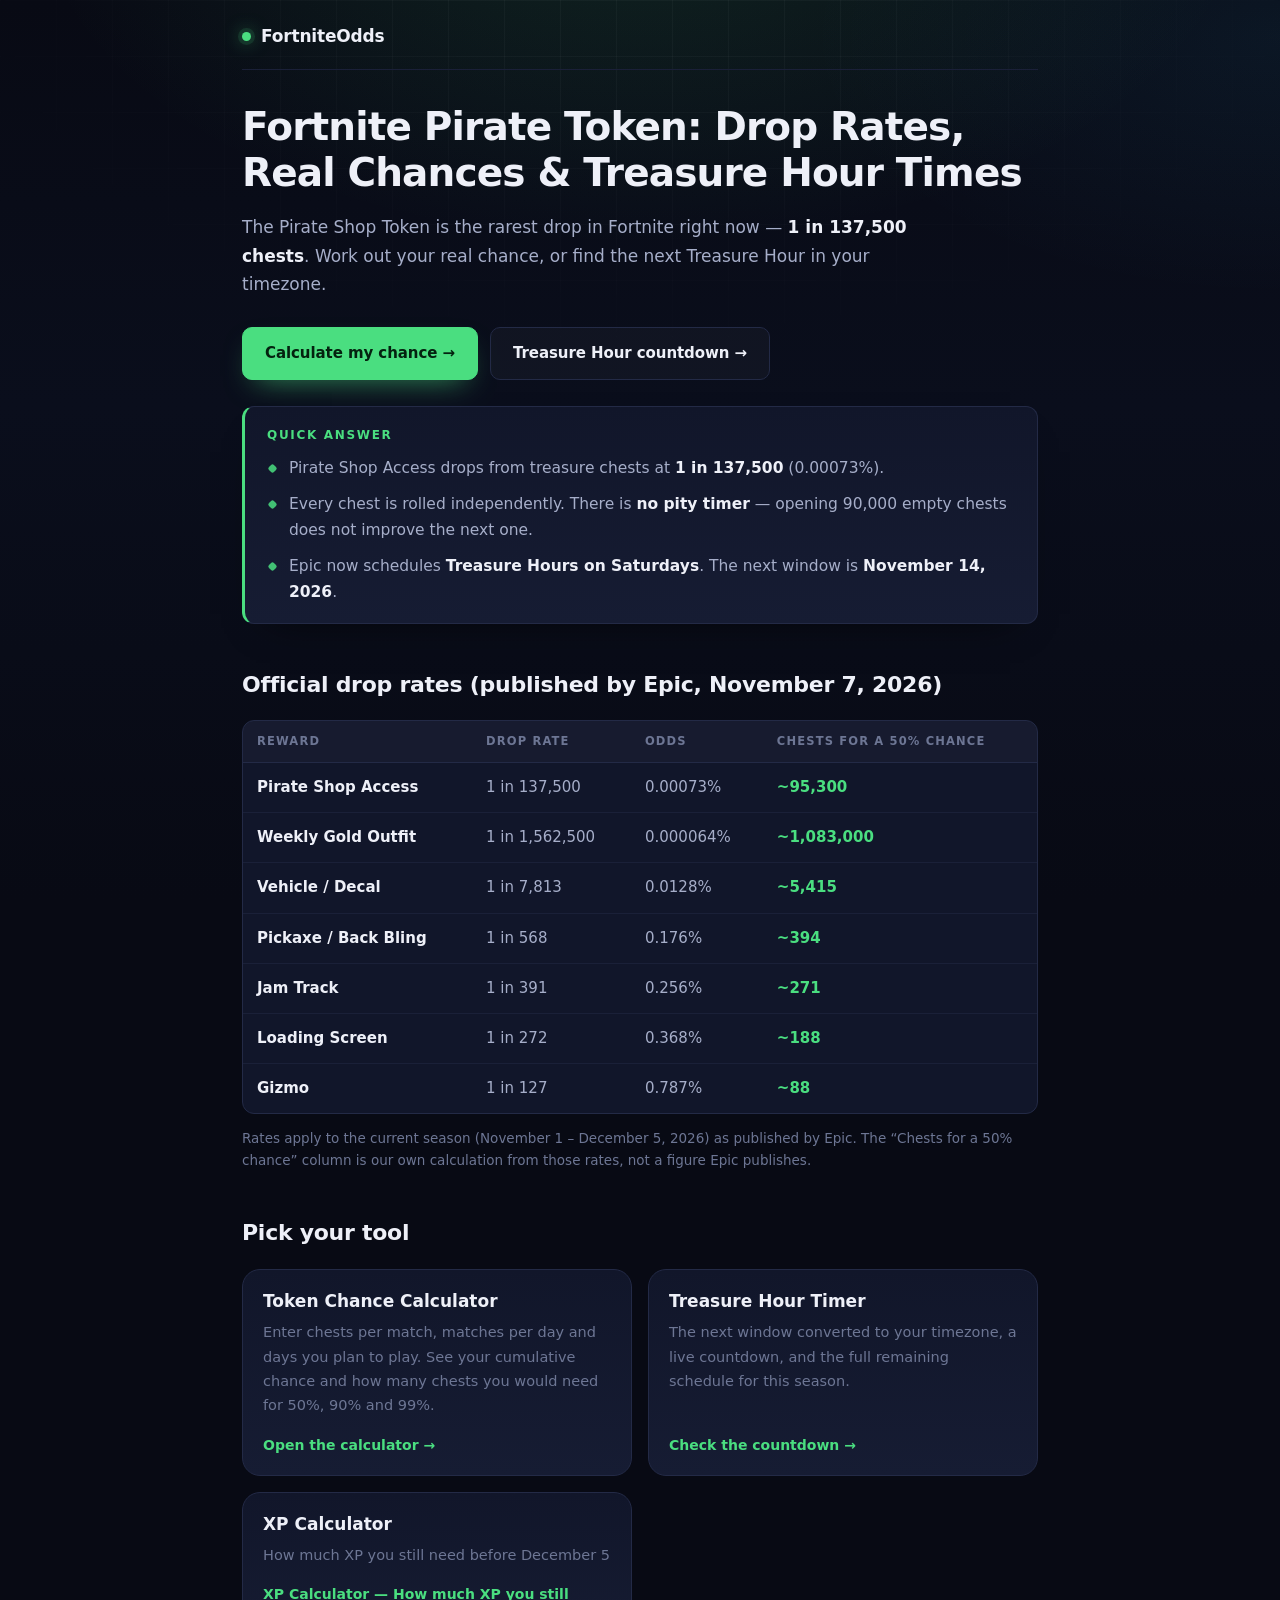
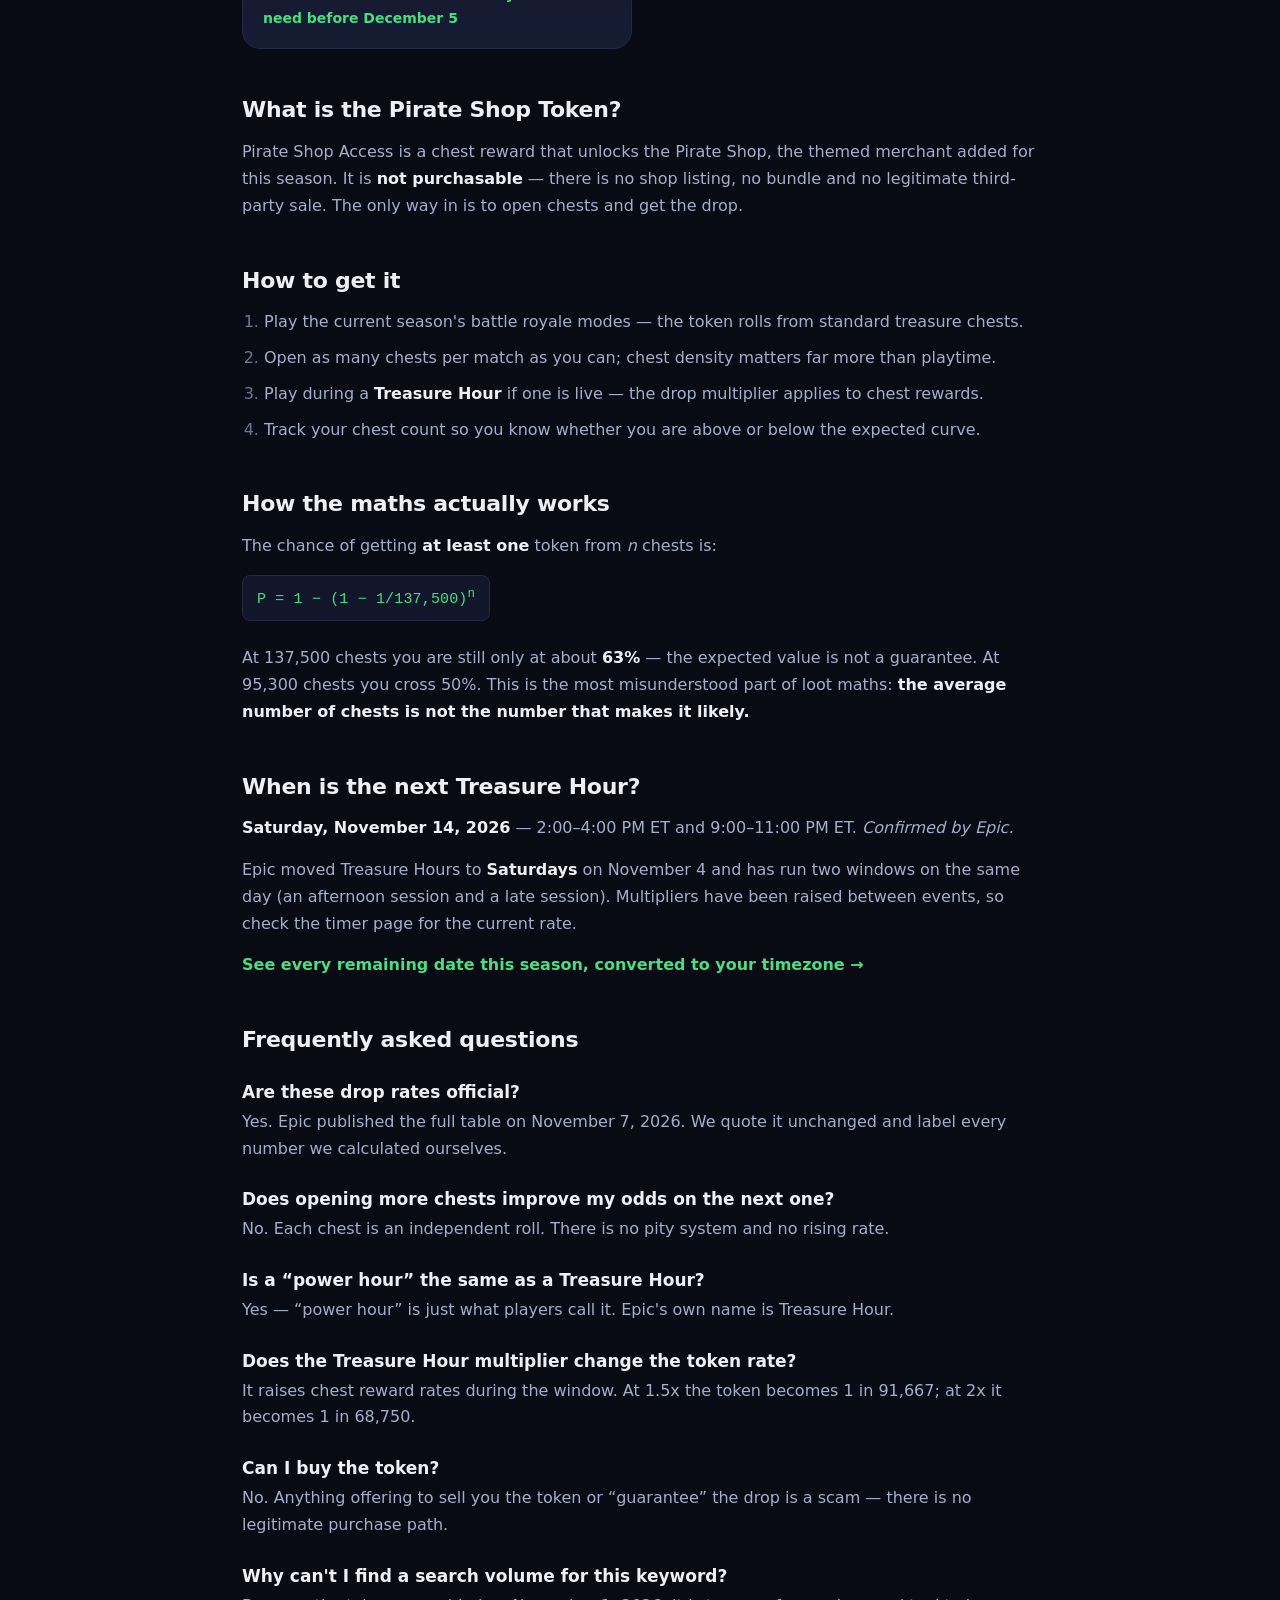
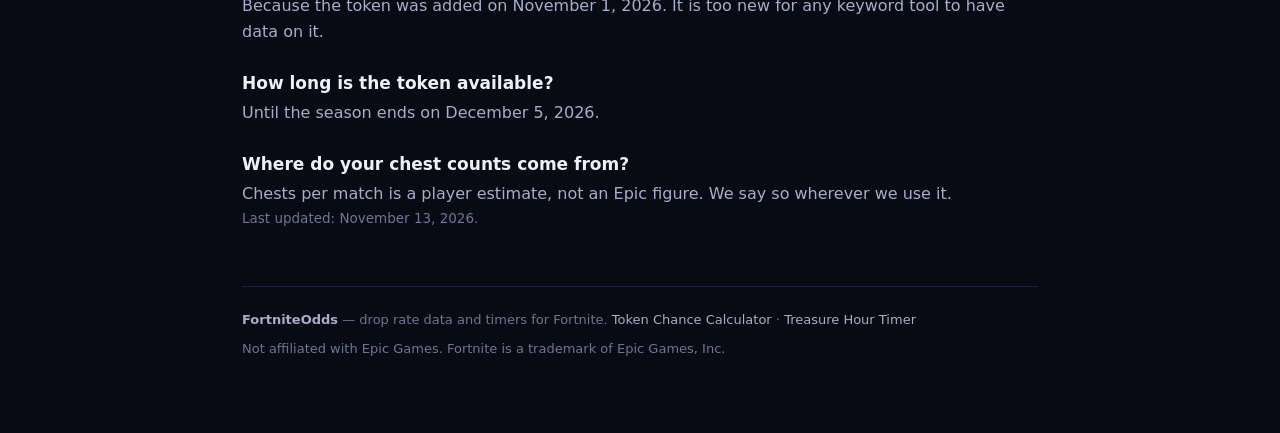
==== index.html @ 335752e7 "push" ====
<!DOCTYPE html>
<html lang="en">
<head>
<meta charset="utf-8">
<meta name="viewport" content="width=device-width, initial-scale=1">
<title>FortniteOdds - Pirate Token Odds &amp; Treasure Hours</title>
<meta name="description" content="Official drop rates for Pirate Shop Access (1 in 137,500), a calculator for your real chance, and the next Treasure Hour in your timezone.">
<link rel="canonical" href="https://fortniteodds.xyz/">
<meta property="og:type" content="website">
<meta property="og:site_name" content="FortniteOdds">
<meta property="og:title" content="Fortnite Pirate Token: Drop Rates, Real Chances &amp; Treasure Hour Times">
<meta property="og:description" content="1 in 137,500 chests. Work out your real chance, or find the next Treasure Hour in your timezone.">
<meta property="og:url" content="https://fortniteodds.xyz/">
<meta name="twitter:card" content="summary_large_image">
<meta name="theme-color" content="#080a14">
<style>
/* ============================================================
   FortniteOdds — self-contained stylesheet
   深色底 + 薄荷绿单色强调。首页与两个内页共用。
   ============================================================ */
:root{
  --bg:#080a14;
  --surface:#11162a;
  --surface-2:#161c33;
  --line:#232a46;
  --line-soft:#1a2038;
  --text:#eef0f8;
  --text-2:#a6aec9;
  --text-3:#6d7694;
  --accent:#4ade80;
  --accent-ink:#04220f;
  --accent-soft:rgba(74,222,128,.12);
  --accent-line:rgba(74,222,128,.35);
  --warn:#fbbf24;
  --radius:12px;
  --radius-lg:18px;
  --maxw:840px;
  --font:system-ui,-apple-system,"Segoe UI",Roboto,"Helvetica Neue","PingFang SC","Microsoft YaHei",sans-serif;
}
*,*::before,*::after{box-sizing:border-box}
html{-webkit-text-size-adjust:100%}
body{
  margin:0;font-family:var(--font);font-size:16px;line-height:1.68;
  color:var(--text);background:var(--bg);
  -webkit-font-smoothing:antialiased;text-rendering:optimizeLegibility;
}
/* 背景：顶部光晕 + 极淡网格（固定视口，滚动不跟着动） */
body::before{
  content:"";position:fixed;inset:0;z-index:-2;
  background:
    radial-gradient(900px 520px at 50% -12%, rgba(74,222,128,.13), transparent 68%),
    radial-gradient(760px 420px at 100% 4%, rgba(56,189,248,.07), transparent 62%),
    linear-gradient(180deg,#080a14 0%,#0a0e1c 45%,#080a14 100%);
}
body::after{
  content:"";position:fixed;inset:0;z-index:-1;pointer-events:none;
  background-image:
    linear-gradient(to right, rgba(255,255,255,.032) 1px, transparent 1px),
    linear-gradient(to bottom, rgba(255,255,255,.032) 1px, transparent 1px);
  background-size:56px 56px;
  -webkit-mask-image:radial-gradient(ellipse 78% 58% at 50% 0%, #000 18%, transparent 74%);
          mask-image:radial-gradient(ellipse 78% 58% at 50% 0%, #000 18%, transparent 74%);
}
::selection{background:rgba(74,222,128,.28);color:#fff}
:focus-visible{outline:2px solid var(--accent);outline-offset:3px;border-radius:4px}

/* ---------- 布局 ---------- */
.wrap{max-width:var(--maxw);margin:0 auto;padding:0 22px 72px}
header{padding:22px 0 18px;margin-bottom:34px;border-bottom:1px solid var(--line-soft)}
.logo{
  display:inline-flex;align-items:center;gap:10px;
  font-size:17px;font-weight:800;letter-spacing:-.01em;
  color:var(--text);text-decoration:none;transition:opacity .18s ease;
}
.logo::before{
  content:"";width:9px;height:9px;border-radius:50%;background:var(--accent);
  box-shadow:0 0 0 4px var(--accent-soft), 0 0 18px rgba(74,222,128,.75);
}
.logo:hover{opacity:.82}

/* ---------- 标题与正文 ---------- */
h1{
  margin:0 0 16px;font-size:clamp(26px,4.4vw,39px);line-height:1.2;
  font-weight:800;letter-spacing:-.022em;text-wrap:balance;
}
h2{
  margin:46px 0 14px;font-size:clamp(19px,2.4vw,22px);line-height:1.34;
  font-weight:700;letter-spacing:-.012em;text-wrap:balance;
}
h3{margin:0 0 6px;font-size:17px;line-height:1.4;font-weight:700}
p{margin:0 0 15px;color:var(--text-2)}
p strong,li strong{color:var(--text);font-weight:650}
h1 + p{font-size:17px;color:var(--text-2);max-width:64ch}
a{color:var(--accent);text-decoration:none}
a:hover{text-decoration:underline;text-underline-offset:3px}
ol,ul{margin:0 0 18px;padding-left:22px;color:var(--text-2)}
li{margin-bottom:9px}
li::marker{color:var(--text-3)}
main > p a{font-weight:600}

/* ---------- Quick answer ---------- */
.qa{
  position:relative;margin:26px 0 34px;padding:20px 22px 18px;
  background:linear-gradient(180deg,var(--surface),var(--surface-2));
  border:1px solid var(--line);border-left:3px solid var(--accent);
  border-radius:var(--radius);box-shadow:0 18px 40px -28px rgba(0,0,0,.9);
}
.qa h2{
  margin:0 0 12px;font-size:12px;font-weight:800;letter-spacing:.14em;
  text-transform:uppercase;color:var(--accent);
}
.qa ul{margin:0;padding:0;list-style:none}
.qa li{position:relative;margin:0 0 10px;padding-left:22px;font-size:15.5px;color:var(--text-2)}
.qa li:last-child{margin-bottom:0}
.qa li::before{
  content:"";position:absolute;left:2px;top:.62em;width:7px;height:7px;
  border-radius:2px;background:var(--accent);opacity:.85;transform:rotate(45deg);
}

/* ---------- 按钮 ---------- */
.btns{display:flex;flex-wrap:wrap;gap:12px;margin:28px 0 8px}
.btn{
  display:inline-flex;align-items:center;justify-content:center;gap:8px;
  padding:13px 22px;font-size:15px;font-weight:700;letter-spacing:-.005em;
  color:var(--accent-ink);background:var(--accent);border:1px solid var(--accent);
  border-radius:10px;box-shadow:0 12px 30px -14px rgba(74,222,128,.7);
  text-decoration:none;
  transition:transform .16s ease, box-shadow .16s ease, background .16s ease;
}
.btn:hover{
  background:#5be88d;transform:translateY(-1px);
  box-shadow:0 16px 36px -14px rgba(74,222,128,.85);text-decoration:none;
}
.btn:active{transform:translateY(0)}
.btn.alt{color:var(--text);background:rgba(255,255,255,.03);border:1px solid var(--line);box-shadow:none}
.btn.alt:hover{background:rgba(255,255,255,.06);border-color:var(--accent-line);box-shadow:0 12px 28px -18px rgba(0,0,0,.9)}

/* ---------- 表格 ---------- */
table{
  width:100%;margin:20px 0 14px;border-collapse:separate;border-spacing:0;
  font-size:15px;font-variant-numeric:tabular-nums;
  background:var(--surface);border:1px solid var(--line);
  border-radius:var(--radius);overflow:hidden;
}
thead th{
  padding:11px 14px;text-align:left;font-size:11.5px;font-weight:800;
  letter-spacing:.1em;text-transform:uppercase;color:var(--text-3);
  background:rgba(255,255,255,.025);border-bottom:1px solid var(--line);white-space:nowrap;
}
tbody td{padding:12px 14px;color:var(--text-2);border-bottom:1px solid var(--line-soft)}
tbody tr:last-child td{border-bottom:0}
tbody tr{transition:background .14s ease}
tbody tr:hover{background:rgba(74,222,128,.05)}
tbody td:first-child{color:var(--text);font-weight:600}
tbody td:last-child{color:var(--accent);font-weight:600}
tbody td:nth-child(2){font-variant-numeric:tabular-nums}

/* ---------- 工具卡片 ---------- */
.cards{display:grid;gap:16px;grid-template-columns:1fr 1fr;margin:22px 0 10px}
.card{
  position:relative;display:flex;flex-direction:column;padding:20px 20px 18px;
  background:linear-gradient(180deg,var(--surface),var(--surface-2));
  border:1px solid var(--line);border-radius:var(--radius-lg);
  transition:transform .18s ease, border-color .18s ease, box-shadow .18s ease;
}
.card:hover{
  transform:translateY(-3px);border-color:var(--accent-line);
  box-shadow:0 24px 48px -30px rgba(0,0,0,1), 0 0 0 1px rgba(74,222,128,.08);
}
.card p{font-size:14.5px;color:var(--text-3);margin-bottom:16px}
.card a{margin-top:auto;font-size:14px;font-weight:700;color:var(--accent);text-decoration:none}
.card a:hover{text-decoration:underline;text-underline-offset:3px}

/* ---------- 公式 ---------- */
code{
  display:inline-block;padding:8px 14px;max-width:100%;overflow-x:auto;
  font-family:ui-monospace,SFMono-Regular,Menlo,Consolas,monospace;
  font-size:15px;letter-spacing:.01em;color:var(--accent);
  background:var(--surface);border:1px solid var(--line);border-radius:8px;
}

/* ---------- FAQ ---------- */
main > h3{margin-top:26px;margin-bottom:4px;color:var(--text)}
main > h3 + p{margin-bottom:0}

/* ---------- 辅助文字 / 页脚 ---------- */
.mu{font-size:13.5px;line-height:1.62;color:var(--text-3)}
footer{margin-top:56px;padding-top:22px;border-top:1px solid var(--line-soft);font-size:13px;color:var(--text-3)}
footer p{margin:0 0 8px;font-size:13px;color:var(--text-3)}
footer p:last-child{margin-bottom:0}
footer strong{color:var(--text-2);font-weight:700}
footer a{color:var(--text-2);text-decoration:none}
footer a:hover{color:var(--accent)}

/* ============================================================
   内页组件（计算器 / 时间表页用，首页不出现）
   ============================================================ */
.field{display:grid;gap:8px;margin:0 0 16px}
.field label{font-size:13.5px;font-weight:700;color:var(--text-2)}
.field input,.field select{
  width:100%;padding:12px 14px;font-family:inherit;font-size:16px;color:var(--text);
  background:var(--surface);border:1px solid var(--line);border-radius:10px;
  transition:border-color .16s ease, background .16s ease;
}
.field input:hover,.field select:hover{border-color:#2c3454}
.field input:focus,.field select:focus{outline:none;border-color:var(--accent);background:var(--surface-2)}
.result{
  margin:22px 0;padding:22px;text-align:center;
  background:radial-gradient(600px 200px at 50% 0%, rgba(74,222,128,.1), transparent 70%), var(--surface);
  border:1px solid var(--line);border-radius:var(--radius-lg);
}
.result strong{
  display:block;font-size:clamp(32px,7vw,46px);line-height:1.1;font-weight:800;
  letter-spacing:-.03em;color:var(--accent);font-variant-numeric:tabular-nums;
}
.countdown{display:grid;grid-template-columns:repeat(4,1fr);gap:12px;margin:22px 0}
.countdown-unit{padding:16px 10px;text-align:center;background:var(--surface);border:1px solid var(--line);border-radius:var(--radius)}
.countdown-unit b{display:block;font-size:clamp(22px,5vw,30px);font-weight:800;letter-spacing:-.02em;color:var(--text);font-variant-numeric:tabular-nums}
.countdown-unit span{display:block;margin-top:2px;font-size:11px;font-weight:700;letter-spacing:.1em;text-transform:uppercase;color:var(--text-3)}
.badge{
  display:inline-flex;align-items:center;gap:6px;padding:4px 10px;border-radius:999px;
  font-size:12px;font-weight:700;letter-spacing:.02em;
  color:var(--accent);background:var(--accent-soft);border:1px solid var(--accent-line);
}
.badge.is-pending{color:var(--warn);background:rgba(251,191,36,.1);border-color:rgba(251,191,36,.35)}
.notice{
  margin:20px 0;padding:14px 18px;font-size:14px;color:var(--text-2);
  background:var(--surface);border:1px solid var(--line);
  border-left:3px solid var(--warn);border-radius:var(--radius);
}

/* ---------- 响应式 ---------- */
@media (max-width:640px){
  .wrap{padding:0 18px 56px}
  header{padding:18px 0 14px;margin-bottom:26px}
  h2{margin-top:38px}
  .btns{flex-direction:column}
  .btn{width:100%}
  .cards{grid-template-columns:1fr}
  .countdown{grid-template-columns:repeat(2,1fr)}
  table{display:block;overflow-x:auto;-webkit-overflow-scrolling:touch;font-size:14px}
  thead th,tbody td{padding:10px 12px;white-space:nowrap}
}
@media (prefers-reduced-motion:reduce){
  *{transition:none !important;animation:none !important}
  .btn:hover,.card:hover{transform:none}
}
@supports (scrollbar-width:thin){
  *{scrollbar-width:thin;scrollbar-color:var(--line) transparent}
}
</style>
</head>
<body>
<div class="wrap">

<header>
  <a class="logo" href="/">FortniteOdds</a>
</header>

<main>

<h1>Fortnite Pirate Token: Drop Rates, Real Chances &amp; Treasure Hour Times</h1>
<p>The Pirate Shop Token is the rarest drop in Fortnite right now — <strong>1 in 137,500 chests</strong>. Work out your real chance, or find the next Treasure Hour in your timezone.</p>

<div class="btns">
  <a class="btn" href="/fortnite-token-chance/">Calculate my chance &rarr;</a>
  <a class="btn alt" href="/fortnite-treasure-hour/">Treasure Hour countdown &rarr;</a>
</div>

<div class="qa">
  <h2>Quick answer</h2>
  <ul>
    <li>Pirate Shop Access drops from treasure chests at <strong>1 in 137,500</strong> (0.00073%).</li>
    <li>Every chest is rolled independently. There is <strong>no pity timer</strong> — opening 90,000 empty chests does not improve the next one.</li>
    <li>Epic now schedules <strong>Treasure Hours on Saturdays</strong>. The next window is <strong>November 14, 2026</strong>.</li>
  </ul>
</div>

<h2>Official drop rates (published by Epic, November 7, 2026)</h2>
<table>
  <thead>
    <tr><th>Reward</th><th>Drop rate</th><th>Odds</th><th>Chests for a 50% chance</th></tr>
  </thead>
  <tbody>
    <tr><td>Pirate Shop Access</td><td>1 in 137,500</td><td>0.00073%</td><td>~95,300</td></tr>
    <tr><td>Weekly Gold Outfit</td><td>1 in 1,562,500</td><td>0.000064%</td><td>~1,083,000</td></tr>
    <tr><td>Vehicle / Decal</td><td>1 in 7,813</td><td>0.0128%</td><td>~5,415</td></tr>
    <tr><td>Pickaxe / Back Bling</td><td>1 in 568</td><td>0.176%</td><td>~394</td></tr>
    <tr><td>Jam Track</td><td>1 in 391</td><td>0.256%</td><td>~271</td></tr>
    <tr><td>Loading Screen</td><td>1 in 272</td><td>0.368%</td><td>~188</td></tr>
    <tr><td>Gizmo</td><td>1 in 127</td><td>0.787%</td><td>~88</td></tr>
  </tbody>
</table>
<p class="mu">Rates apply to the current season (November 1 – December 5, 2026) as published by Epic. The “Chests for a 50% chance” column is our own calculation from those rates, not a figure Epic publishes.</p>

<h2>Pick your tool</h2>
<div class="cards">
  <div class="card">
    <h3>Token Chance Calculator</h3>
    <p>Enter chests per match, matches per day and days you plan to play. See your cumulative chance and how many chests you would need for 50%, 90% and 99%.</p>
    <a href="/fortnite-token-chance/">Open the calculator &rarr;</a>
  </div>
  <div class="card">
    <h3>Treasure Hour Timer</h3>
    <p>The next window converted to your timezone, a live countdown, and the full remaining schedule for this season.</p>
    <a href="/fortnite-treasure-hour/">Check the countdown &rarr;</a>
  </div>
  <div class="card">
    <h3>XP Calculator</h3>
    <p>How much XP you still need before December 5</p>
    <a href="/fortnite-xp-calculator/">XP Calculator — How much XP you still need before December 5</a>
  </div>
</div>

<h2>What is the Pirate Shop Token?</h2>
<p>Pirate Shop Access is a chest reward that unlocks the Pirate Shop, the themed merchant added for this season. It is <strong>not purchasable</strong> — there is no shop listing, no bundle and no legitimate third-party sale. The only way in is to open chests and get the drop.</p>

<h2>How to get it</h2>
<ol>
  <li>Play the current season's battle royale modes — the token rolls from standard treasure chests.</li>
  <li>Open as many chests per match as you can; chest density matters far more than playtime.</li>
  <li>Play during a <strong>Treasure Hour</strong> if one is live — the drop multiplier applies to chest rewards.</li>
  <li>Track your chest count so you know whether you are above or below the expected curve.</li>
</ol>

<h2>How the maths actually works</h2>
<p>The chance of getting <strong>at least one</strong> token from <em>n</em> chests is:</p>
<p><code>P = 1 &minus; (1 &minus; 1/137,500)<sup>n</sup></code></p>
<p>At 137,500 chests you are still only at about <strong>63%</strong> — the expected value is not a guarantee. At 95,300 chests you cross 50%. This is the most misunderstood part of loot maths: <strong>the average number of chests is not the number that makes it likely.</strong></p>

<h2>When is the next Treasure Hour?</h2>
<p><strong>Saturday, November 14, 2026</strong> — 2:00–4:00 PM ET and 9:00–11:00 PM ET. <em>Confirmed by Epic.</em></p>
<p>Epic moved Treasure Hours to <strong>Saturdays</strong> on November 4 and has run two windows on the same day (an afternoon session and a late session). Multipliers have been raised between events, so check the timer page for the current rate.</p>
<p><a href="/fortnite-treasure-hour/">See every remaining date this season, converted to your timezone &rarr;</a></p>

<h2>Frequently asked questions</h2>

<h3>Are these drop rates official?</h3>
<p>Yes. Epic published the full table on November 7, 2026. We quote it unchanged and label every number we calculated ourselves.</p>

<h3>Does opening more chests improve my odds on the next one?</h3>
<p>No. Each chest is an independent roll. There is no pity system and no rising rate.</p>

<h3>Is a “power hour” the same as a Treasure Hour?</h3>
<p>Yes — “power hour” is just what players call it. Epic's own name is Treasure Hour.</p>

<h3>Does the Treasure Hour multiplier change the token rate?</h3>
<p>It raises chest reward rates during the window. At 1.5x the token becomes 1 in 91,667; at 2x it becomes 1 in 68,750.</p>

<h3>Can I buy the token?</h3>
<p>No. Anything offering to sell you the token or “guarantee” the drop is a scam — there is no legitimate purchase path.</p>

<h3>Why can't I find a search volume for this keyword?</h3>
<p>Because the token was added on November 1, 2026. It is too new for any keyword tool to have data on it.</p>

<h3>How long is the token available?</h3>
<p>Until the season ends on December 5, 2026.</p>

<h3>Where do your chest counts come from?</h3>
<p>Chests per match is a player estimate, not an Epic figure. We say so wherever we use it.</p>

<p class="mu">Last updated: November 13, 2026.</p>

</main>

<footer>
  <p><strong>FortniteOdds</strong> &mdash; drop rate data and timers for Fortnite. <a href="/fortnite-token-chance/">Token Chance Calculator</a> &middot; <a href="/fortnite-treasure-hour/">Treasure Hour Timer</a></p>
  <p>Not affiliated with Epic Games. Fortnite is a trademark of Epic Games, Inc.</p>
</footer>

</div>

<script type="application/ld+json">
{
  "@context": "https://schema.org",
  "@graph": [
    {
      "@type": "WebSite",
      "@id": "https://fortniteodds.xyz/#website",
      "url": "https://fortniteodds.xyz/",
      "name": "FortniteOdds",
      "description": "Fortnite drop rate data, token chance calculators and Treasure Hour timers.",
      "inLanguage": "en"
    },
    {
      "@type": "FAQPage",
      "@id": "https://fortniteodds.xyz/#faq",
      "mainEntity": [
        {
          "@type": "Question",
          "name": "Are these drop rates official?",
          "acceptedAnswer": {
            "@type": "Answer",
            "text": "Yes. Epic published the full table on November 7, 2026. We quote it unchanged and label every number we calculated ourselves."
          }
        },
        {
          "@type": "Question",
          "name": "Does opening more chests improve my odds on the next one?",
          "acceptedAnswer": {
            "@type": "Answer",
            "text": "No. Each chest is an independent roll. There is no pity system and no rising rate."
          }
        },
        {
          "@type": "Question",
          "name": "Is a power hour the same as a Treasure Hour?",
          "acceptedAnswer": {
            "@type": "Answer",
            "text": "Yes. Power hour is just what players call it. Epic's own name is Treasure Hour."
          }
        },
        {
          "@type": "Question",
          "name": "Does the Treasure Hour multiplier change the token rate?",
          "acceptedAnswer": {
            "@type": "Answer",
            "text": "It raises chest reward rates during the window. At 1.5x the token becomes 1 in 91,667; at 2x it becomes 1 in 68,750."
          }
        },
        {
          "@type": "Question",
          "name": "Can I buy the token?",
          "acceptedAnswer": {
            "@type": "Answer",
            "text": "No. Anything offering to sell you the token or guarantee the drop is a scam. There is no legitimate purchase path."
          }
        },
        {
          "@type": "Question",
          "name": "Why can't I find a search volume for this keyword?",
          "acceptedAnswer": {
            "@type": "Answer",
            "text": "Because the token was added on November 1, 2026. It is too new for any keyword tool to have data on it."
          }
        },
        {
          "@type": "Question",
          "name": "How long is the token available?",
          "acceptedAnswer": {
            "@type": "Answer",
            "text": "Until the season ends on December 5, 2026."
          }
        },
        {
          "@type": "Question",
          "name": "Where do your chest counts come from?",
          "acceptedAnswer": {
            "@type": "Answer",
            "text": "Chests per match is a player estimate, not an Epic figure. We say so wherever we use it."
          }
        }
      ]
    }
  ]
}
</script>
</body>
</html>
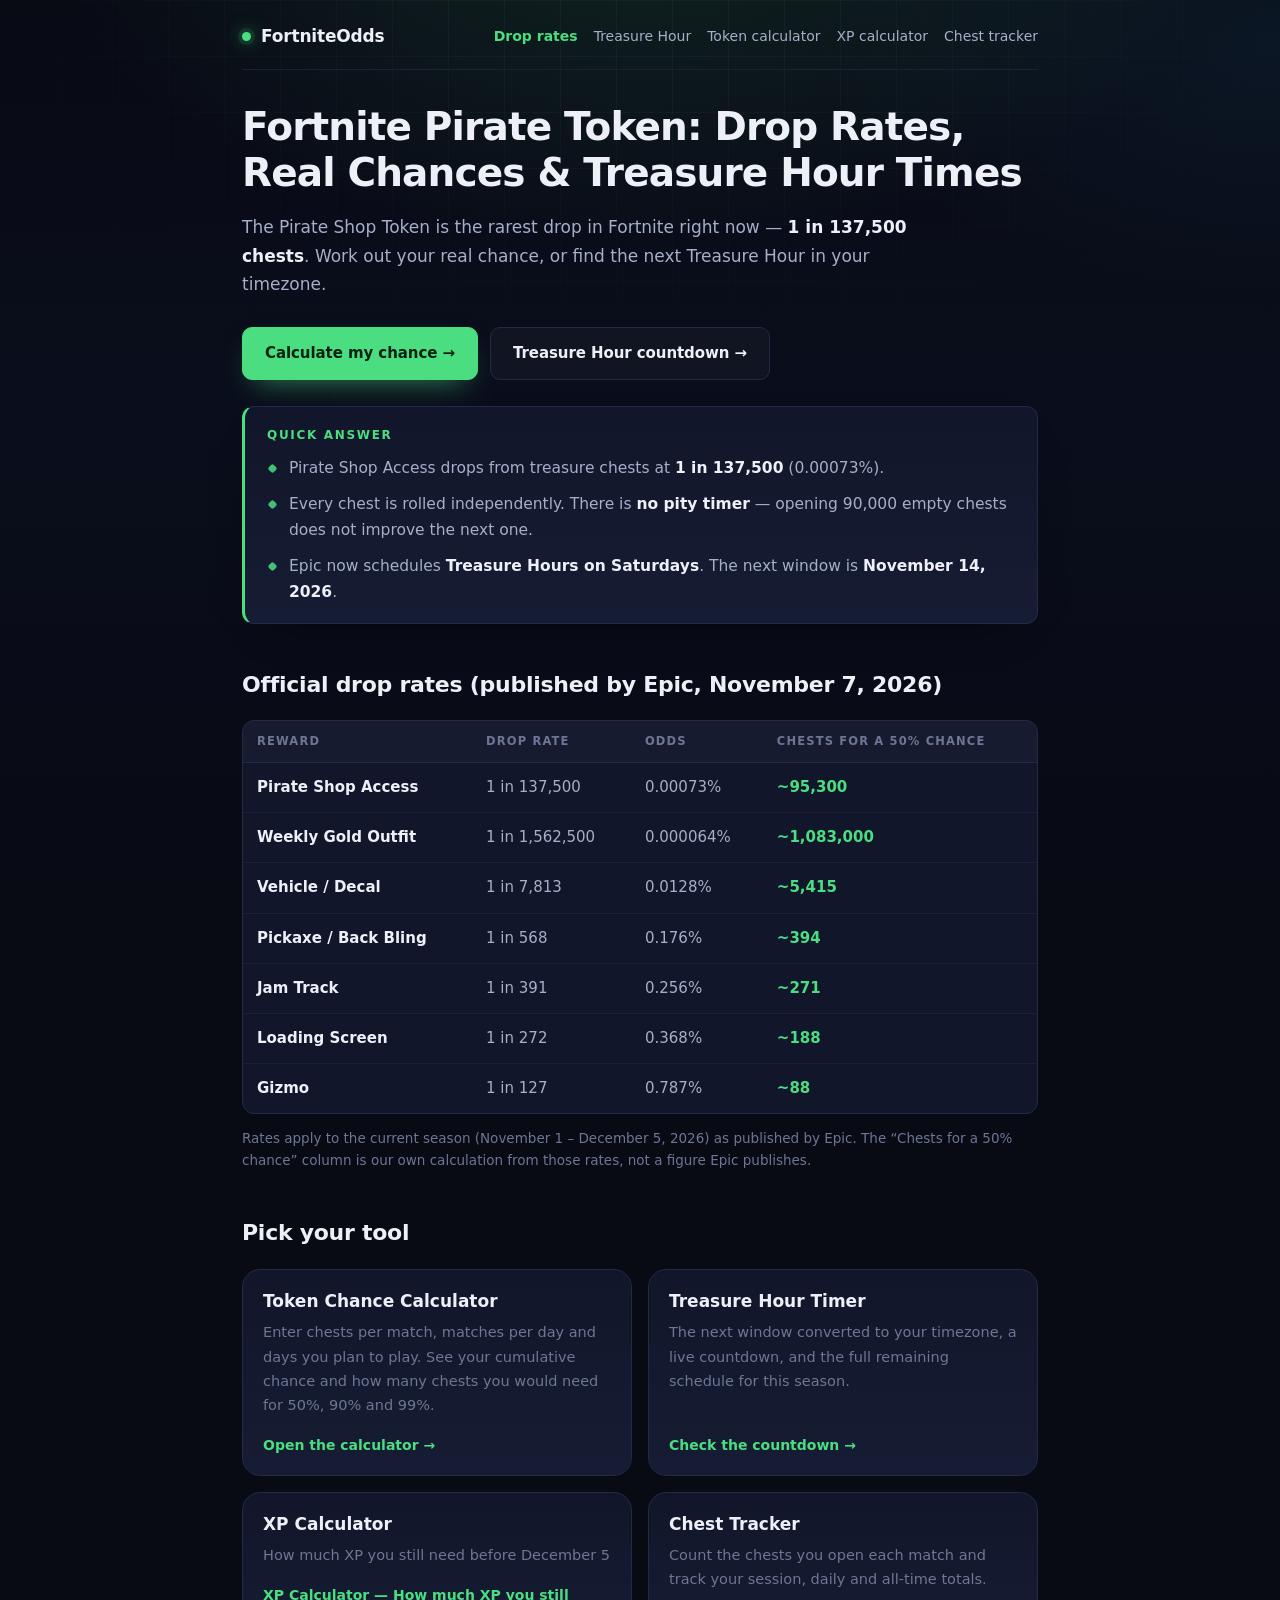
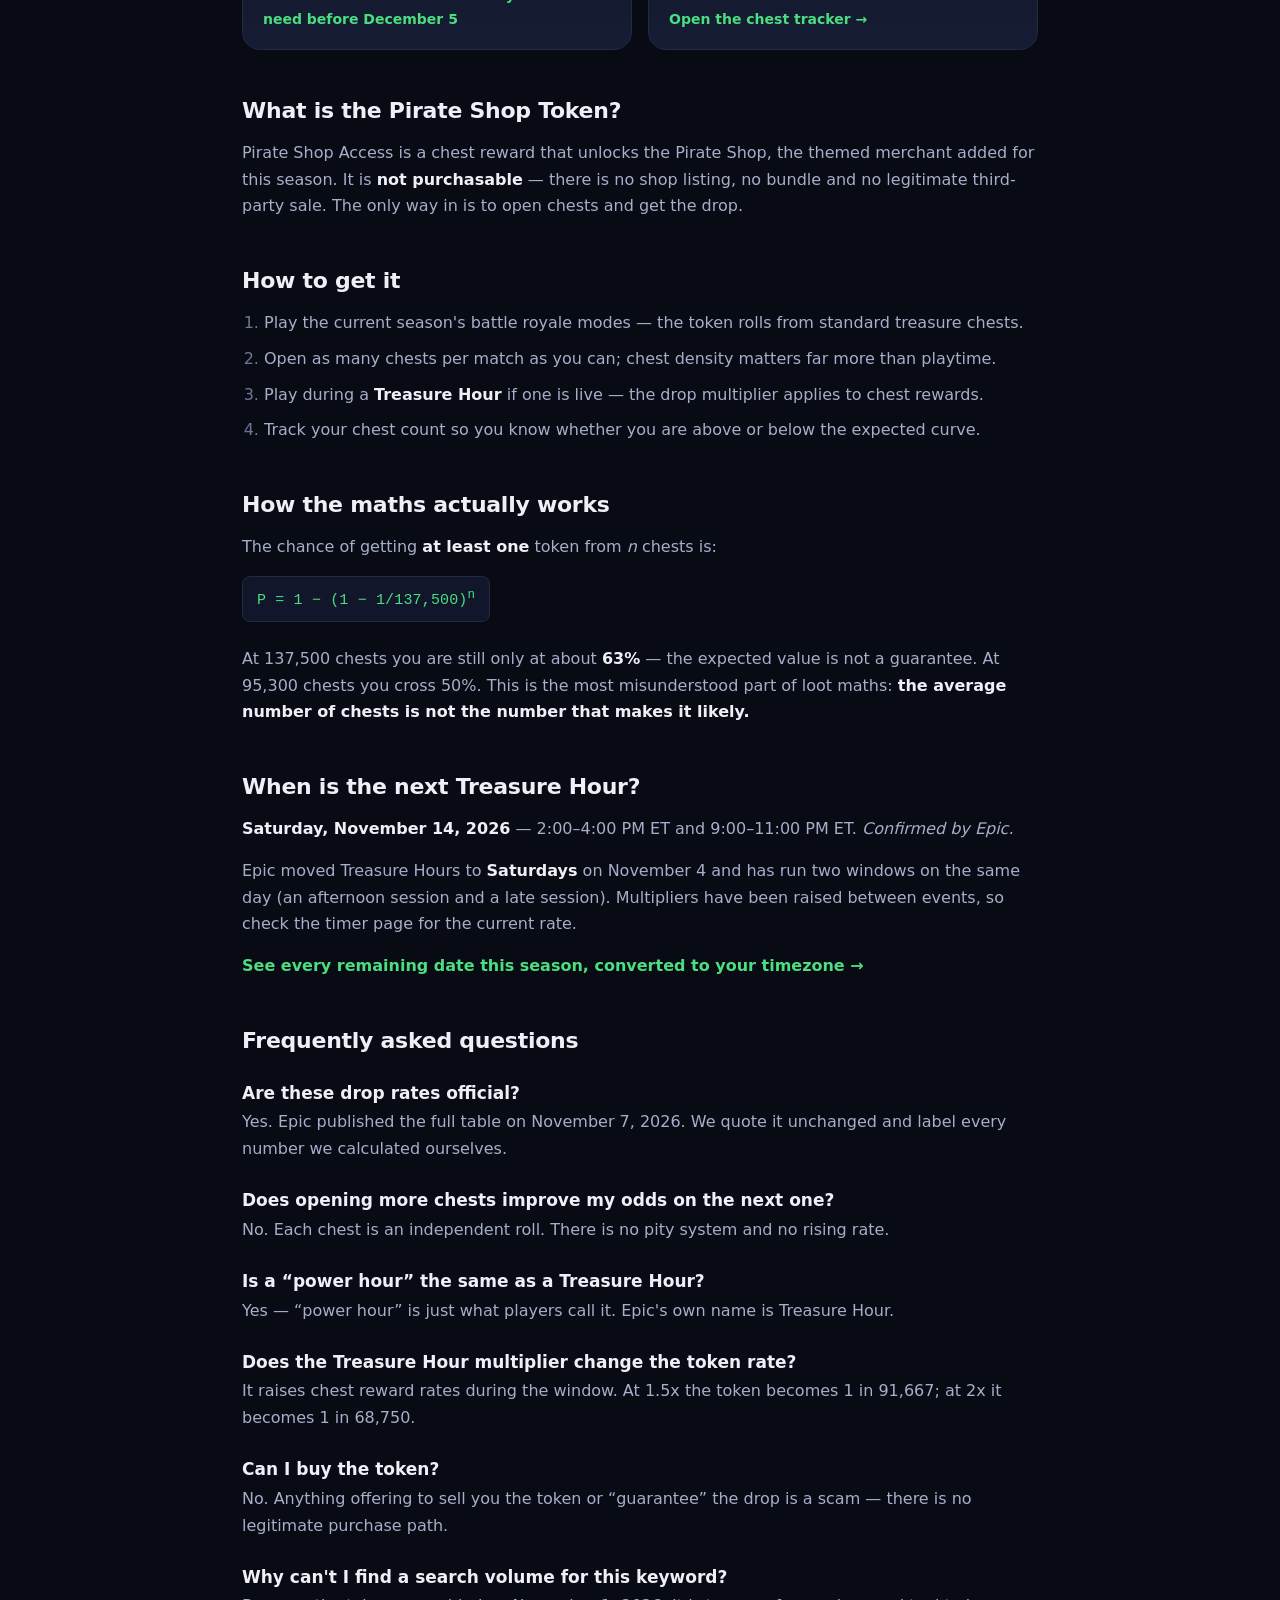
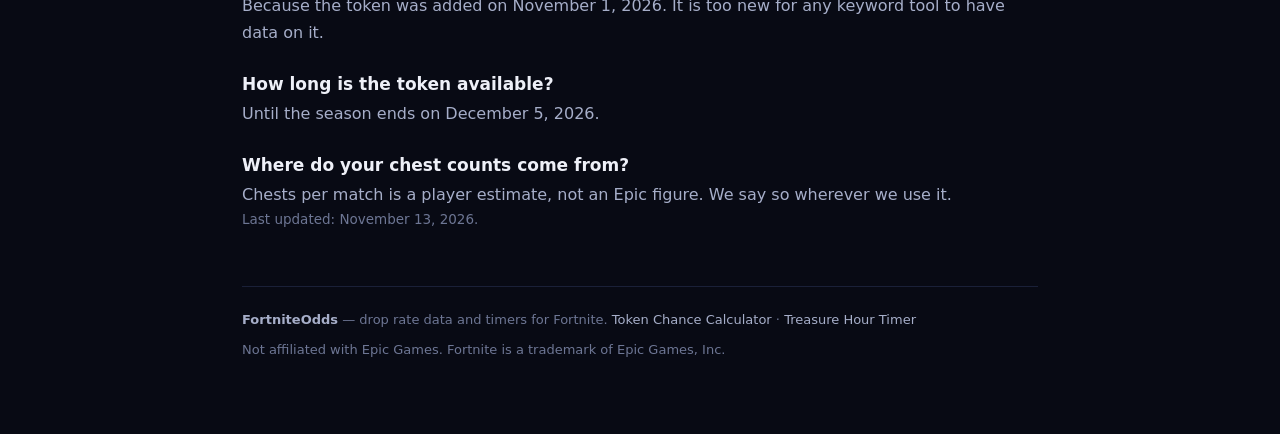
==== commit 6563c3e2: "1" ====
--- a/index.html
+++ b/index.html
@@ -248,6 +248,13 @@
 @supports (scrollbar-width:thin){
   *{scrollbar-width:thin;scrollbar-color:var(--line) transparent}
 }
+
+/* Shared tool navigation */
+header{display:flex;align-items:center;flex-wrap:wrap;gap:14px 22px}
+header nav{display:flex;flex-wrap:wrap;gap:10px 16px;margin-left:auto;font-size:14px}
+header nav a{color:var(--text-2);white-space:nowrap}
+header nav a.on{color:var(--accent);font-weight:600}
+@media(max-width:640px){header nav{width:100%;margin-left:0}}
 </style>
 </head>
 <body>
@@ -255,6 +262,14 @@
 
 <header>
   <a class="logo" href="/">FortniteOdds</a>
+
+<nav>
+  <a href="/" class="on" aria-current="page">Drop rates</a>
+  <a href="/fortnite-treasure-hour/">Treasure Hour</a>
+  <a href="/fortnite-token-chance/">Token calculator</a>
+  <a href="/fortnite-xp-calculator/">XP calculator</a>
+  <a href="/fortnite-chest-tracker/">Chest tracker</a>
+</nav>
 </header>
 
 <main>
@@ -310,6 +325,11 @@
     <p>How much XP you still need before December 5</p>
     <a href="/fortnite-xp-calculator/">XP Calculator — How much XP you still need before December 5</a>
   </div>
+  <div class="card">
+    <h3>Chest Tracker</h3>
+    <p>Count the chests you open each match and track your session, daily and all-time totals.</p>
+    <a href="/fortnite-chest-tracker/">Open the chest tracker &rarr;</a>
+  </div>
 </div>
 
 <h2>What is the Pirate Shop Token?</h2>
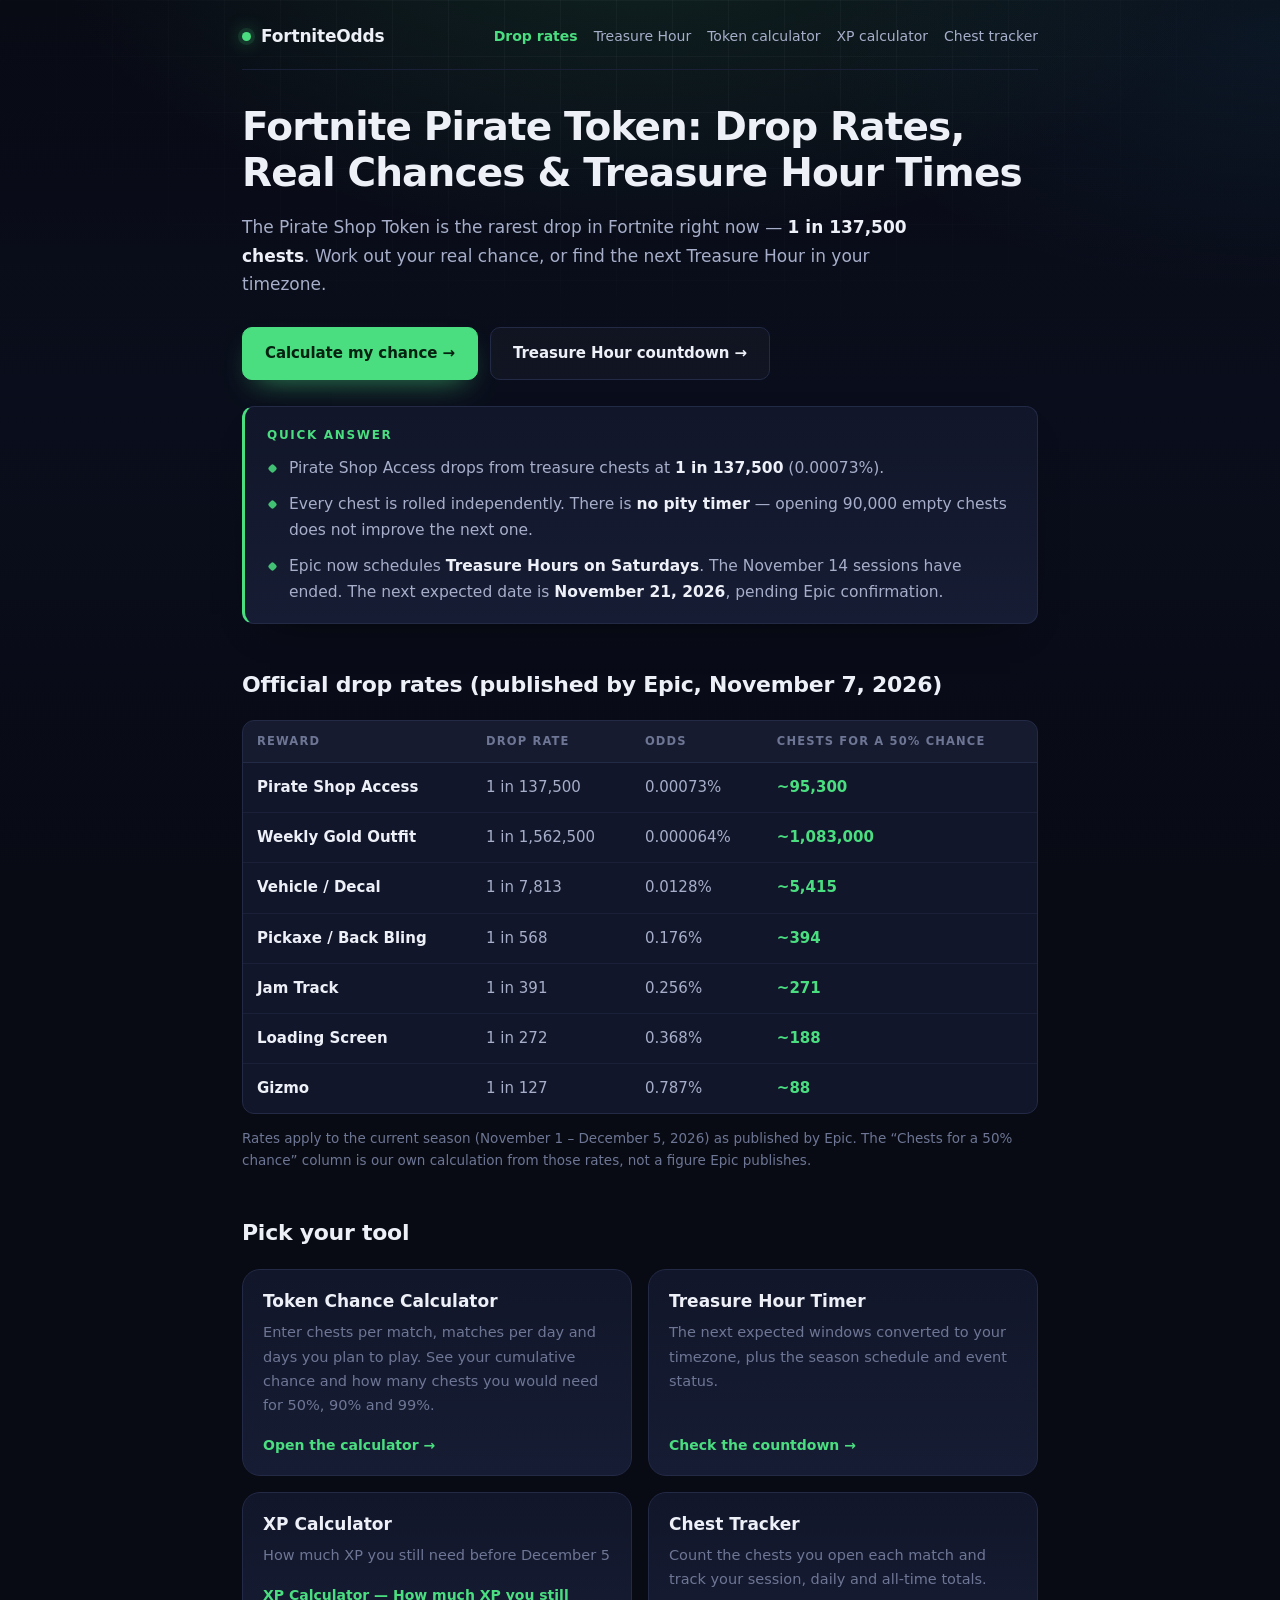
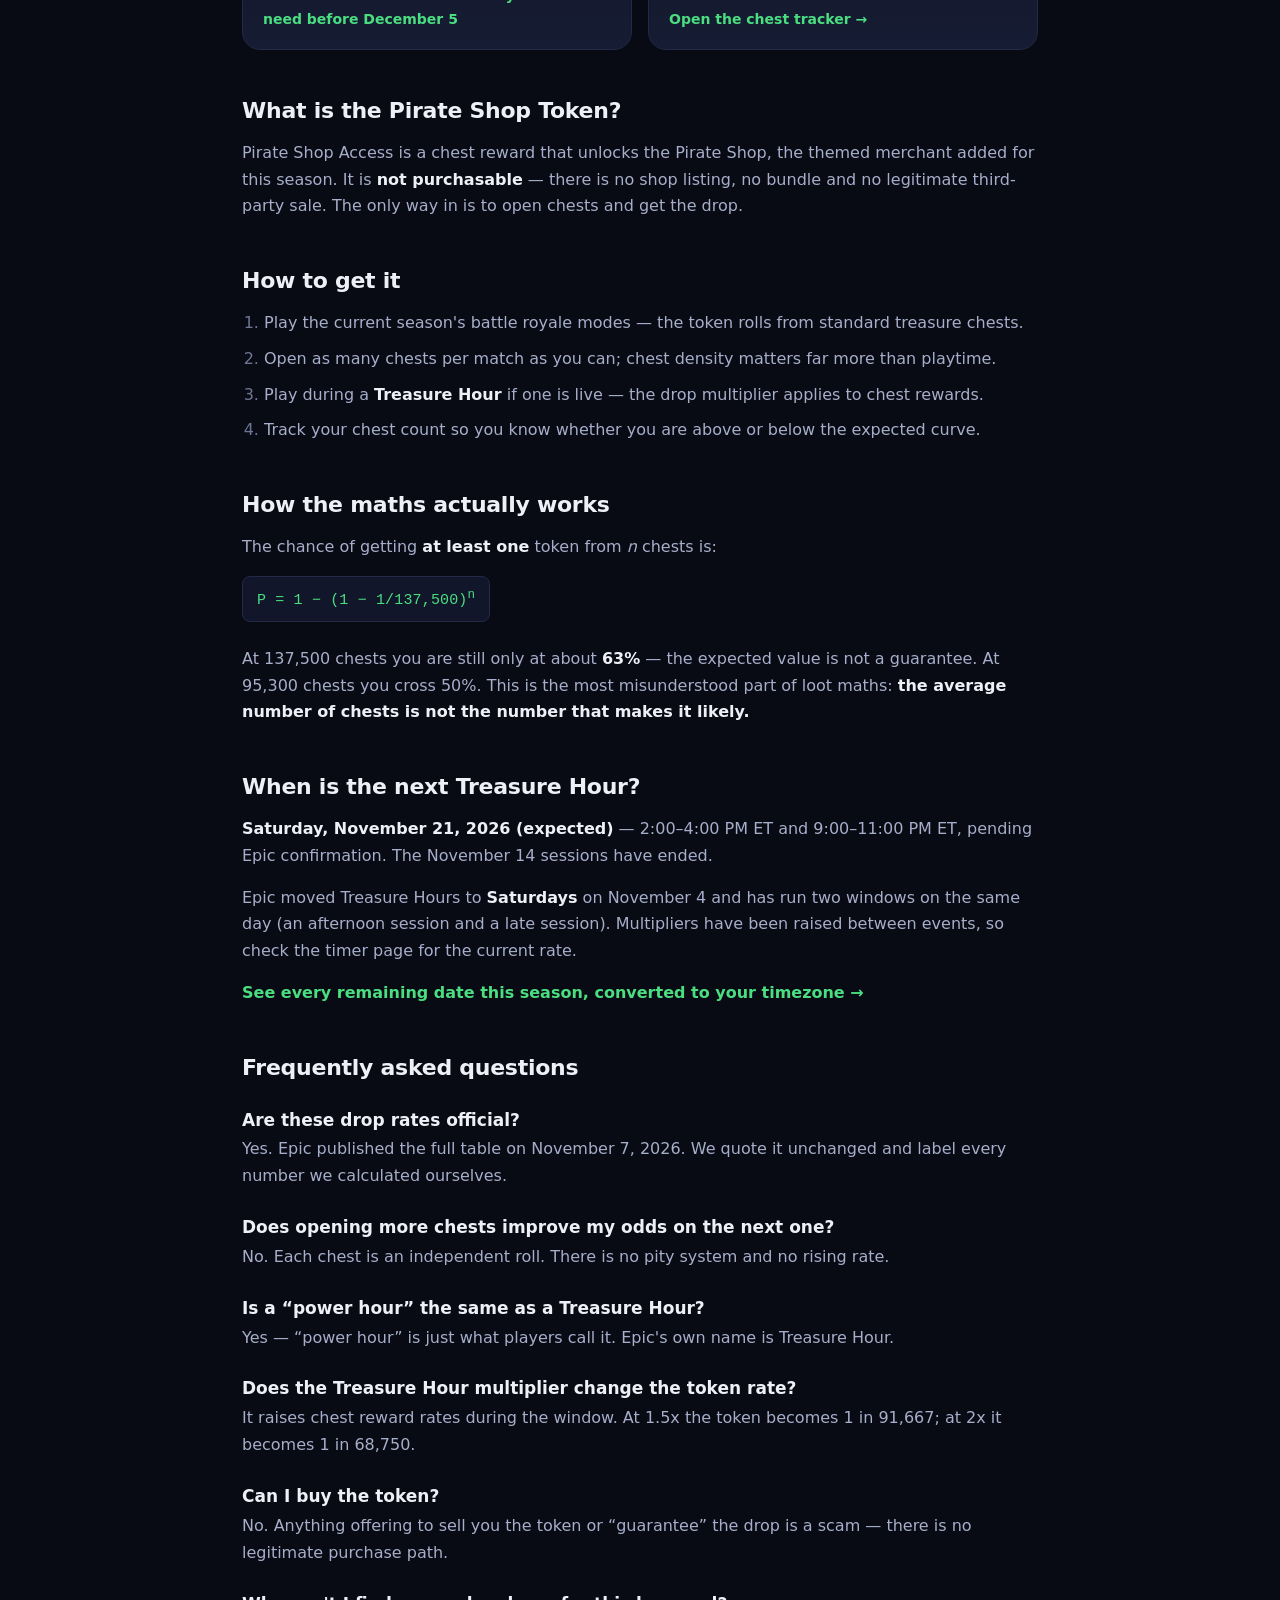
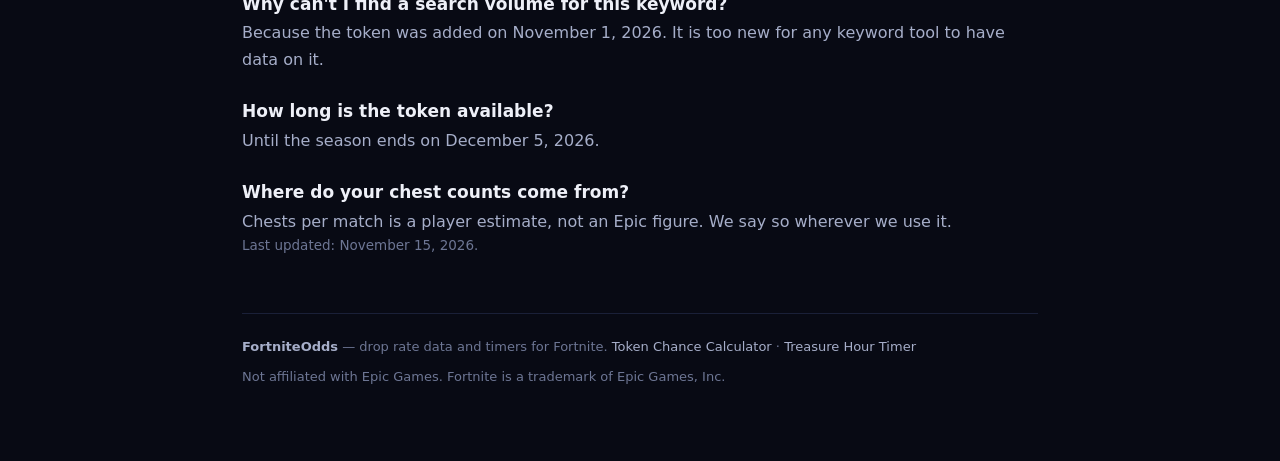
==== commit c7dea1da: "Correct expired Treasure Hour dates and event status" ====
--- a/index.html
+++ b/index.html
@@ -13,6 +13,7 @@
 <meta property="og:url" content="https://fortniteodds.xyz/">
 <meta name="twitter:card" content="summary_large_image">
 <meta name="theme-color" content="#080a14">
+<link rel="icon" type="image/svg+xml" href="/favicon.svg">
 <style>
 /* ============================================================
    FortniteOdds — self-contained stylesheet
@@ -256,6 +257,8 @@
 header nav a.on{color:var(--accent);font-weight:600}
 @media(max-width:640px){header nav{width:100%;margin-left:0}}
 </style>
+<script async src="https://www.googletagmanager.com/gtag/js?id=G-4H1S4T44H2"></script>
+<script>window.dataLayer=window.dataLayer||[];function gtag(){dataLayer.push(arguments);}gtag('js',new Date());gtag('config','G-4H1S4T44H2');</script>
 </head>
 <body>
 <div class="wrap">
@@ -287,7 +290,7 @@
   <ul>
     <li>Pirate Shop Access drops from treasure chests at <strong>1 in 137,500</strong> (0.00073%).</li>
     <li>Every chest is rolled independently. There is <strong>no pity timer</strong> — opening 90,000 empty chests does not improve the next one.</li>
-    <li>Epic now schedules <strong>Treasure Hours on Saturdays</strong>. The next window is <strong>November 14, 2026</strong>.</li>
+    <li>Epic now schedules <strong>Treasure Hours on Saturdays</strong>. The November 14 sessions have ended. The next expected date is <strong>November 21, 2026</strong>, pending Epic confirmation.</li>
   </ul>
 </div>
 
@@ -317,7 +320,7 @@
   </div>
   <div class="card">
     <h3>Treasure Hour Timer</h3>
-    <p>The next window converted to your timezone, a live countdown, and the full remaining schedule for this season.</p>
+    <p>The next expected windows converted to your timezone, plus the season schedule and event status.</p>
     <a href="/fortnite-treasure-hour/">Check the countdown &rarr;</a>
   </div>
   <div class="card">
@@ -349,7 +352,7 @@
 <p>At 137,500 chests you are still only at about <strong>63%</strong> — the expected value is not a guarantee. At 95,300 chests you cross 50%. This is the most misunderstood part of loot maths: <strong>the average number of chests is not the number that makes it likely.</strong></p>
 
 <h2>When is the next Treasure Hour?</h2>
-<p><strong>Saturday, November 14, 2026</strong> — 2:00–4:00 PM ET and 9:00–11:00 PM ET. <em>Confirmed by Epic.</em></p>
+<p><strong>Saturday, November 21, 2026 (expected)</strong> — 2:00–4:00 PM ET and 9:00–11:00 PM ET, pending Epic confirmation. The November 14 sessions have ended.</p>
 <p>Epic moved Treasure Hours to <strong>Saturdays</strong> on November 4 and has run two windows on the same day (an afternoon session and a late session). Multipliers have been raised between events, so check the timer page for the current rate.</p>
 <p><a href="/fortnite-treasure-hour/">See every remaining date this season, converted to your timezone &rarr;</a></p>
 
@@ -379,7 +382,7 @@
 <h3>Where do your chest counts come from?</h3>
 <p>Chests per match is a player estimate, not an Epic figure. We say so wherever we use it.</p>
 
-<p class="mu">Last updated: November 13, 2026.</p>
+<p class="mu">Last updated: November 15, 2026.</p>
 
 </main>
 
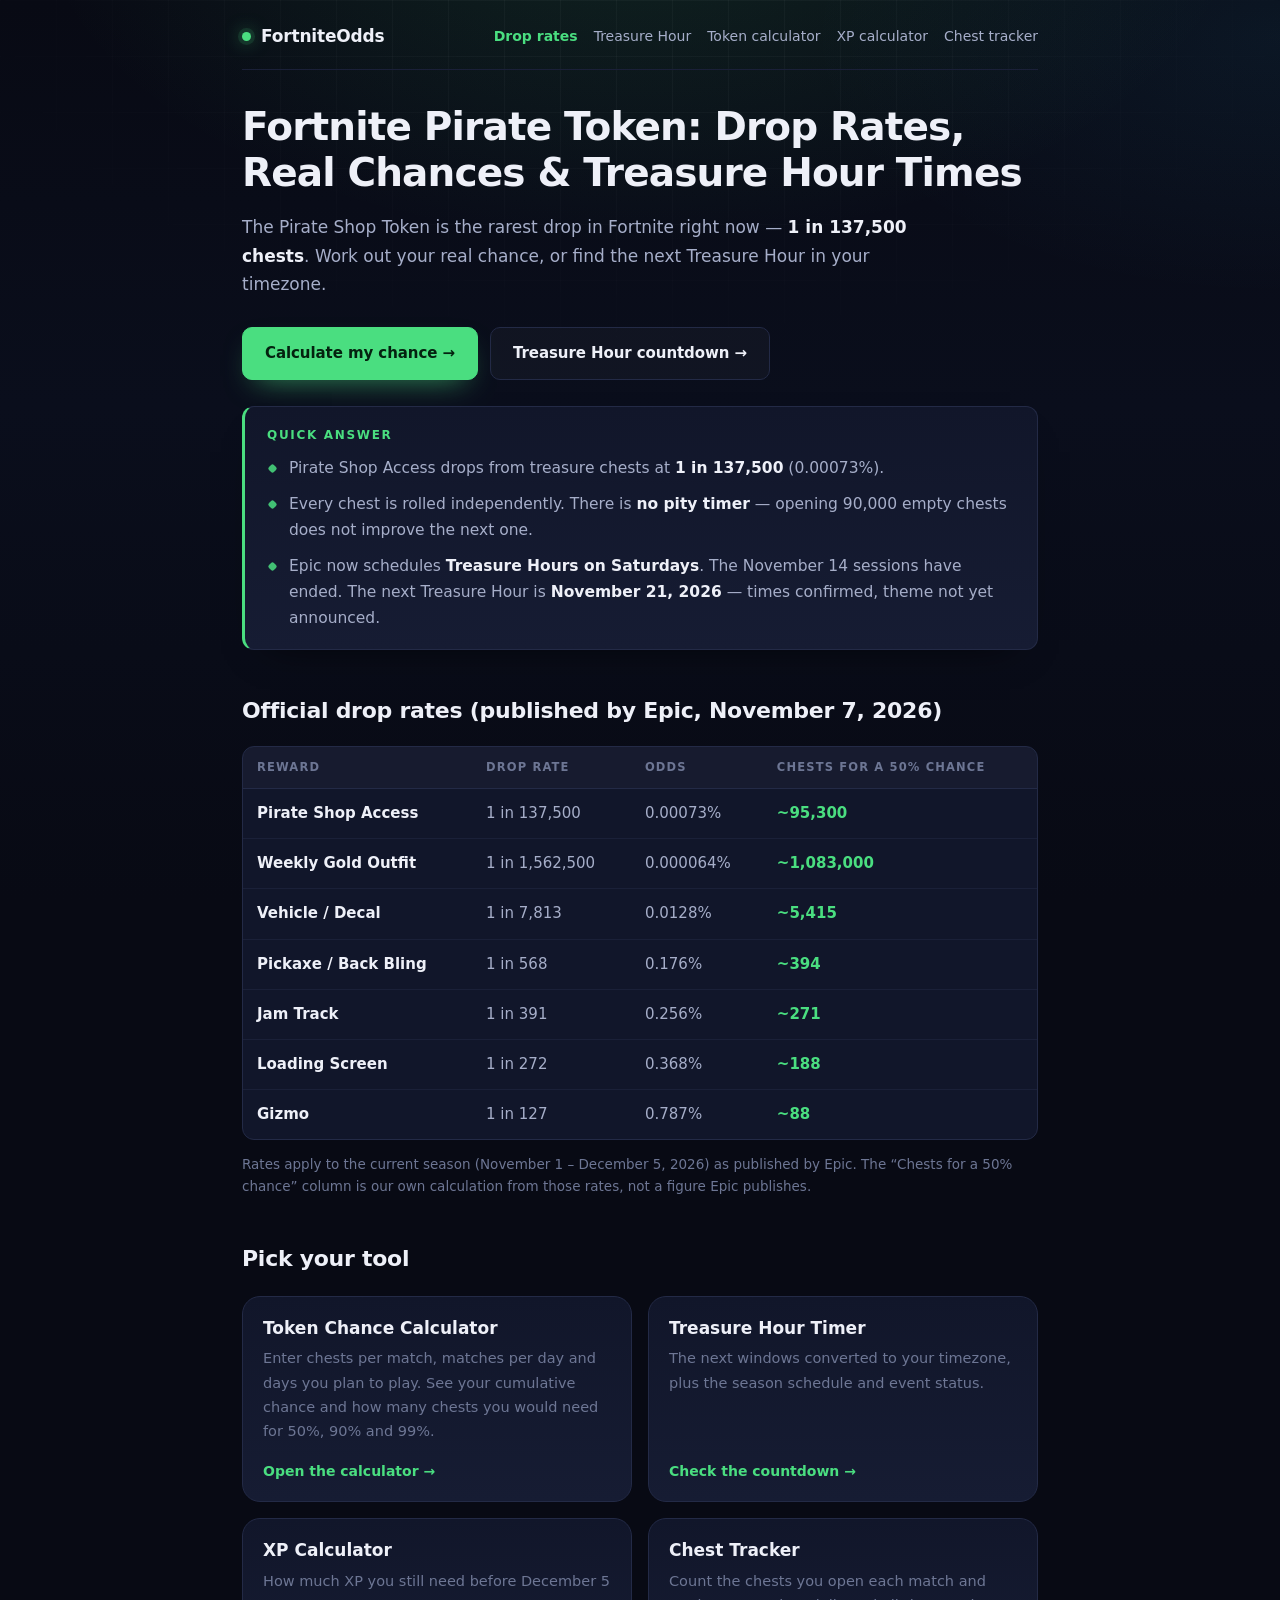
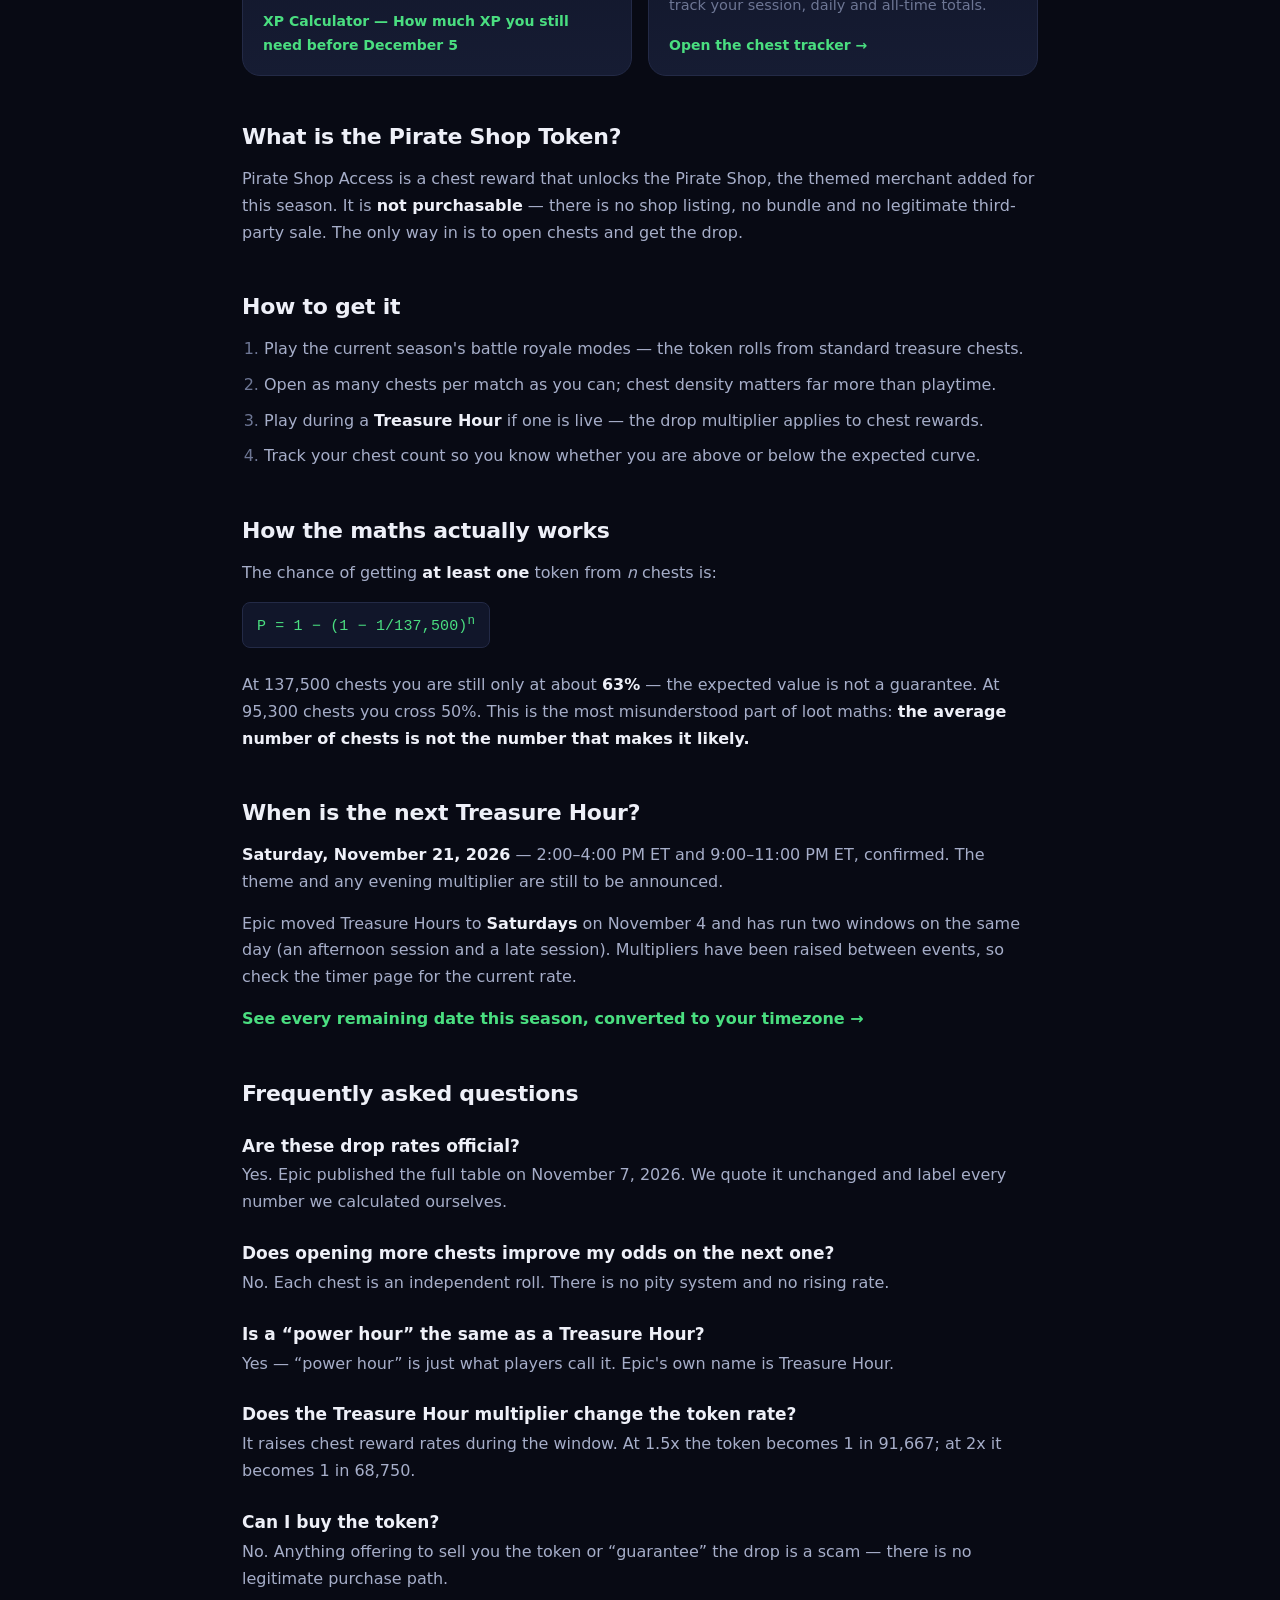
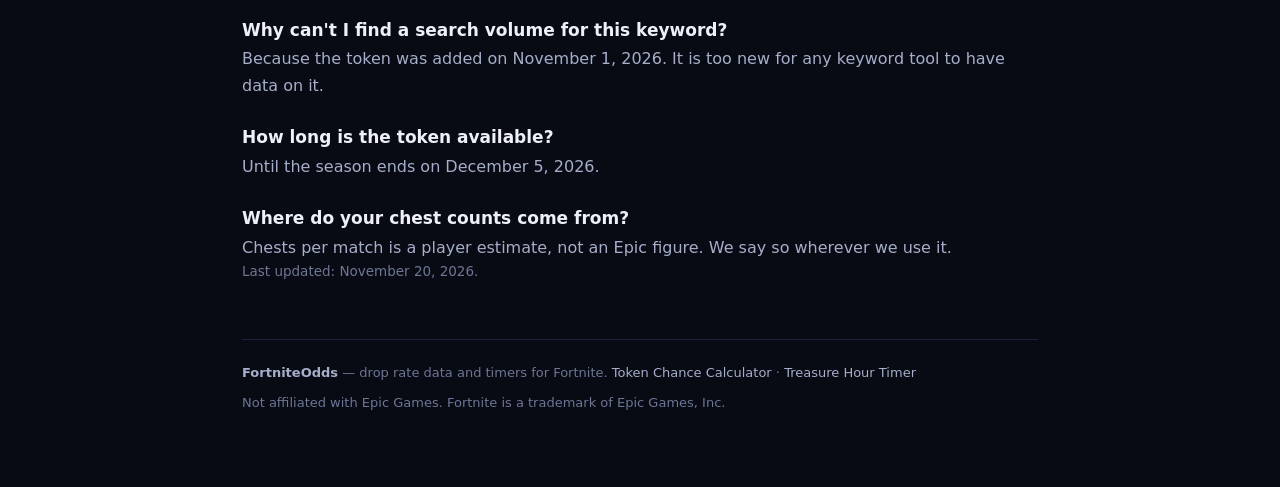
==== commit 16036a24: "fix: Nov 21 Treasure Hour confirmed, 2x downgraded to conditional" ====
--- a/index.html
+++ b/index.html
@@ -257,8 +257,8 @@
 header nav a.on{color:var(--accent);font-weight:600}
 @media(max-width:640px){header nav{width:100%;margin-left:0}}
 </style>
-<script async src="https://www.googletagmanager.com/gtag/js?id=G-4H1S4T44H2"></script>
-<script>window.dataLayer=window.dataLayer||[];function gtag(){dataLayer.push(arguments);}gtag('js',new Date());gtag('config','G-4H1S4T44H2');</script>
+<script async src="https://www.googletagmanager.com/gtag/js?id=G-TK6XWP6GH5"></script>
+<script>window.dataLayer=window.dataLayer||[];function gtag(){dataLayer.push(arguments);}gtag('js',new Date());gtag('config','G-TK6XWP6GH5');</script>
 </head>
 <body>
 <div class="wrap">
@@ -290,7 +290,7 @@
   <ul>
     <li>Pirate Shop Access drops from treasure chests at <strong>1 in 137,500</strong> (0.00073%).</li>
     <li>Every chest is rolled independently. There is <strong>no pity timer</strong> — opening 90,000 empty chests does not improve the next one.</li>
-    <li>Epic now schedules <strong>Treasure Hours on Saturdays</strong>. The November 14 sessions have ended. The next expected date is <strong>November 21, 2026</strong>, pending Epic confirmation.</li>
+    <li>Epic now schedules <strong>Treasure Hours on Saturdays</strong>. The November 14 sessions have ended. The next Treasure Hour is <strong>November 21, 2026</strong> — times confirmed, theme not yet announced.</li>
   </ul>
 </div>
 
@@ -320,7 +320,7 @@
   </div>
   <div class="card">
     <h3>Treasure Hour Timer</h3>
-    <p>The next expected windows converted to your timezone, plus the season schedule and event status.</p>
+    <p>The next windows converted to your timezone, plus the season schedule and event status.</p>
     <a href="/fortnite-treasure-hour/">Check the countdown &rarr;</a>
   </div>
   <div class="card">
@@ -352,7 +352,7 @@
 <p>At 137,500 chests you are still only at about <strong>63%</strong> — the expected value is not a guarantee. At 95,300 chests you cross 50%. This is the most misunderstood part of loot maths: <strong>the average number of chests is not the number that makes it likely.</strong></p>
 
 <h2>When is the next Treasure Hour?</h2>
-<p><strong>Saturday, November 21, 2026 (expected)</strong> — 2:00–4:00 PM ET and 9:00–11:00 PM ET, pending Epic confirmation. The November 14 sessions have ended.</p>
+<p><strong>Saturday, November 21, 2026</strong> — 2:00–4:00 PM ET and 9:00–11:00 PM ET, confirmed. The theme and any evening multiplier are still to be announced.</p>
 <p>Epic moved Treasure Hours to <strong>Saturdays</strong> on November 4 and has run two windows on the same day (an afternoon session and a late session). Multipliers have been raised between events, so check the timer page for the current rate.</p>
 <p><a href="/fortnite-treasure-hour/">See every remaining date this season, converted to your timezone &rarr;</a></p>
 
@@ -382,7 +382,7 @@
 <h3>Where do your chest counts come from?</h3>
 <p>Chests per match is a player estimate, not an Epic figure. We say so wherever we use it.</p>
 
-<p class="mu">Last updated: November 15, 2026.</p>
+<p class="mu">Last updated: November 20, 2026.</p>
 
 </main>
 
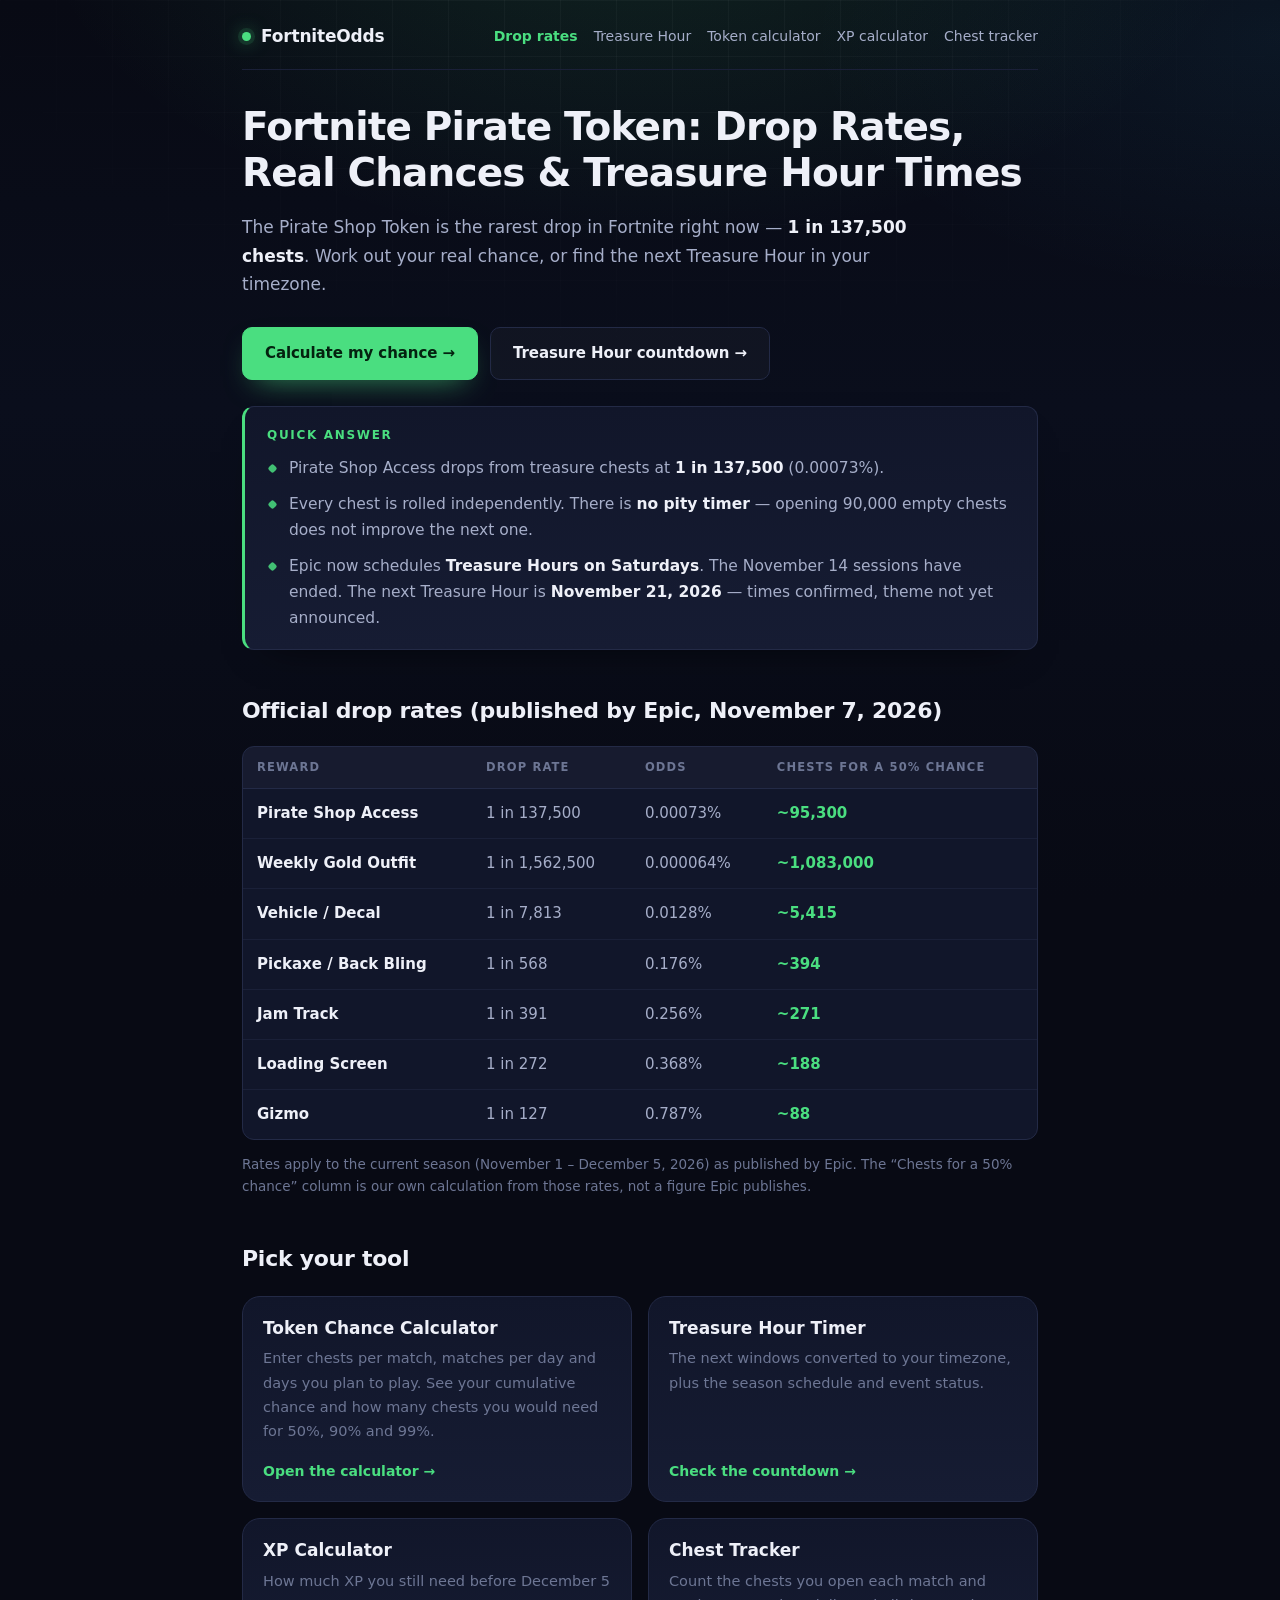
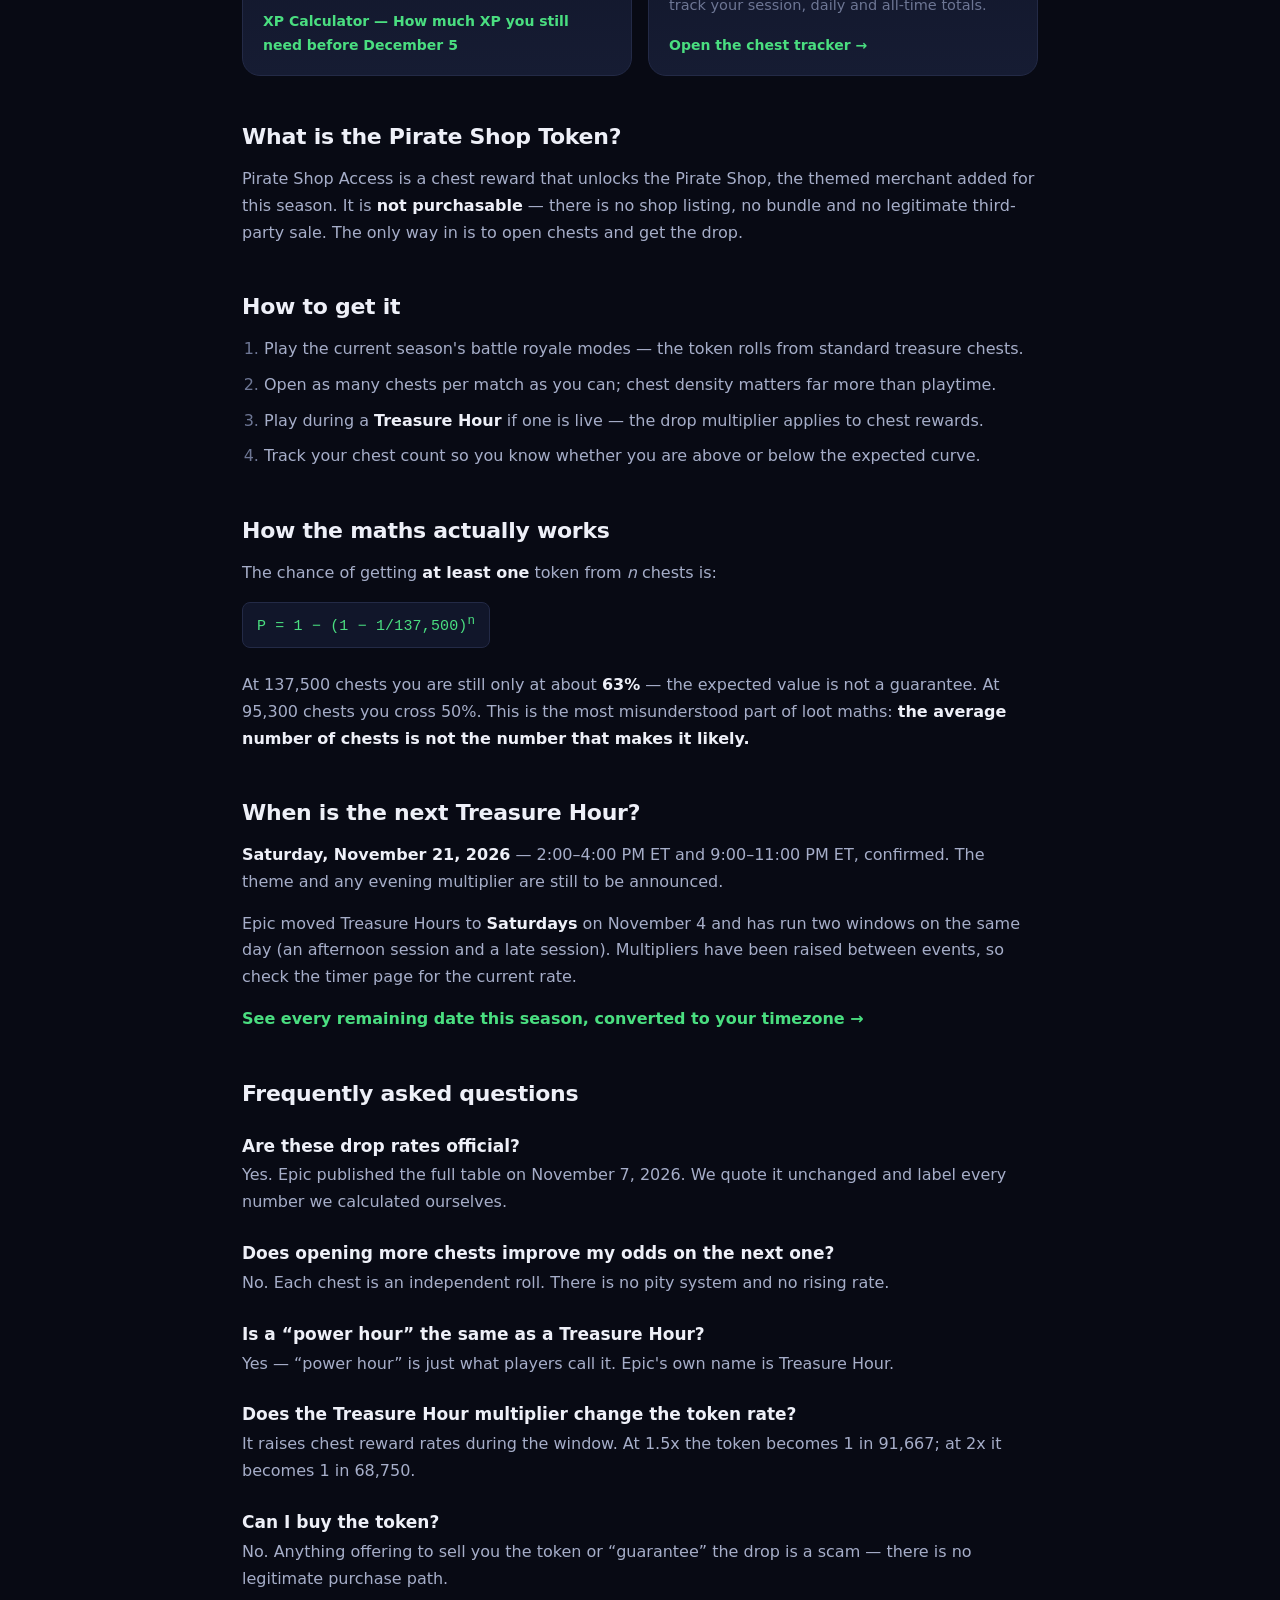
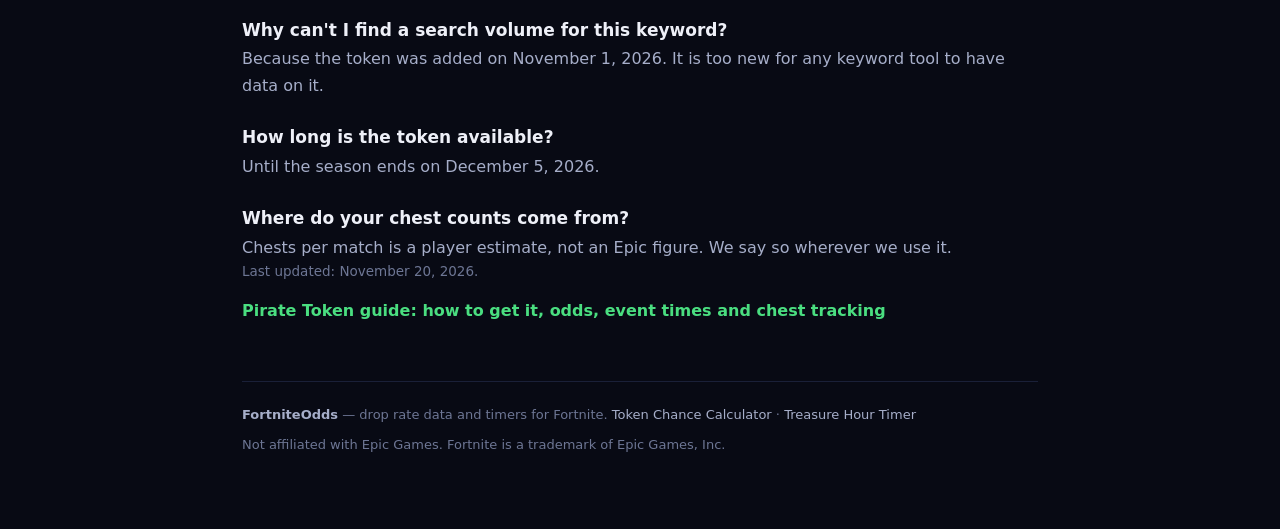
==== commit c3ce2141: "Add Pirate Token SEO guides, odds estimator and evergreen event hub" ====
--- a/index.html
+++ b/index.html
@@ -384,6 +384,7 @@
 
 <p class="mu">Last updated: November 20, 2026.</p>
 
+<p id="pirate-token-guide-entry"><a href="/fortnite-pirate-token/">Pirate Token guide: how to get it, odds, event times and chest tracking</a></p>
 </main>
 
 <footer>
